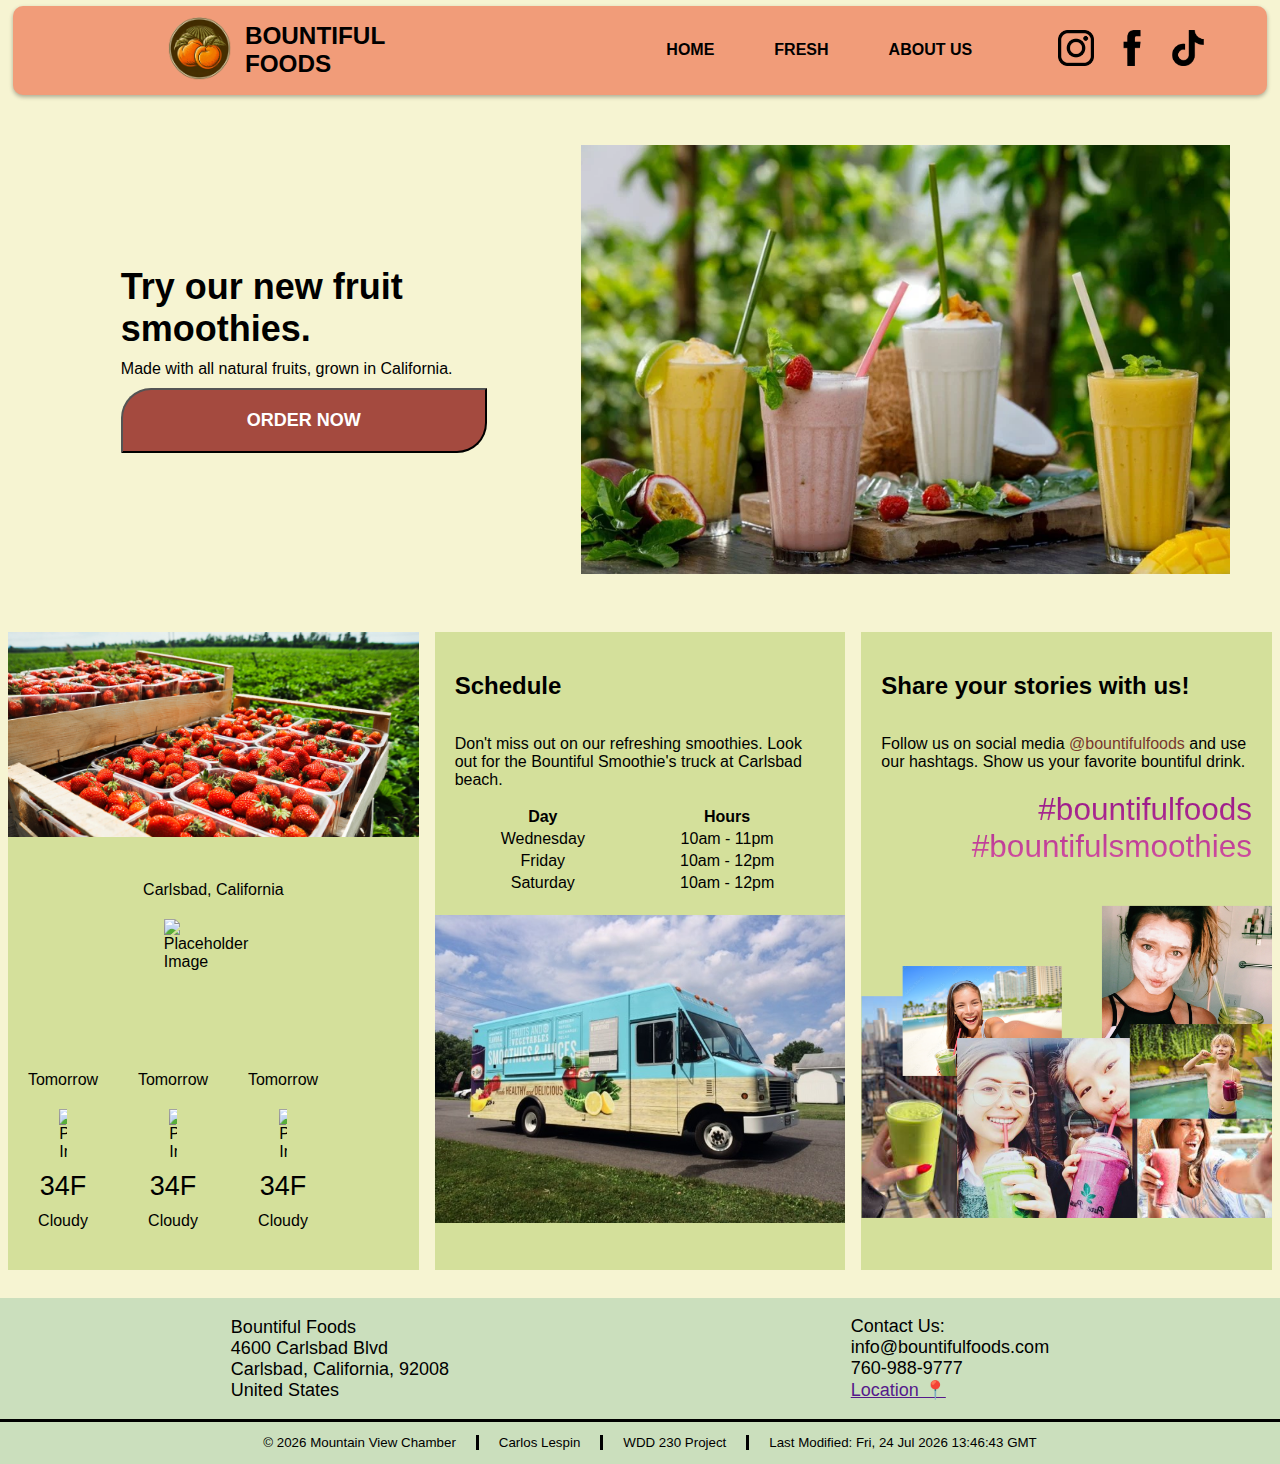
==== index.html @ 33083e1d "home page mostly done" ====
<!DOCTYPE html>
<html lang="en">


<head>
    <meta charset="UTF-8">
    <meta http-equiv="X-UA-Compatible" content="IE=edge">
    <meta name="viewport" content="width=device-width, initial-scale=1.0">
    <title>Bountiful Foods</title>
    <link rel="stylesheet" href="styles/style.css">
    <link rel="shortcut icon" href="images/logo-simple.png" type="image/x-icon">
</head>


<body>


<header>
    
    <div class="logo">
        <a href="index.html"><img id="logo" src="images/logo-simple.png" alt="Bountiful Foods Logo"></a>
        <a href="index.html"><h1>BOUNTIFUL <br>FOODS</h1>
    </div>
    

    <div id="social-media-hamburger">
        <a href="instagram.com"><img class="social-media-icon instagram" src="images/instagram.png" alt="Instagram Icon"></a>
        <a href="facebook.com"><img class="social-media-icon facebook"  src="images/facebook.png" alt="Facebook Icon"></a>
        <a href="tiktok.com"><img class="social-media-icon tiktok"  src="images/tiktok.png" alt="TikTok Icon"></a>
        
    </div>

    <nav> 
        <ul class="nav-menu">
            <li class="nav-item"><a class="nav-link" href="index.html">HOME</a></li>
            <li class="nav-item"><a class="nav-link" href="fresh.html">FRESH</a></li>
            <li class="nav-item"><a class="nav-link" href="aboutus.html">ABOUT US</a></li>
        </ul>

        <div class="hamburger">
            <span class="bar"></span>
            <span class="bar"></span>
            <span class="bar"></span>
        </div> 

        
    </nav>

    <div id="social-media-normal">
        <a href="instagram.com"><img class="social-media-icon instagram" src="images/instagram.png" alt="Instagram Icon">
        <a href="facebook.com"><img class="social-media-icon facebook"  src="images/facebook.png" alt="Facebook Icon"></a>
        <a href="tiktok.com"><img class="social-media-icon tiktok"  src="images/tiktok.png" alt="TikTok Icon"></a>
    </div>

</header>




<main class="home">

    <div class="hero">

        <div id="call-to-action">
        <h2 class="invisible">Try our new fruit smoothies.</h2>
        <span id="hero-title">Try our new fruit smoothies.</span>
        Made with all natural fruits, grown in California.

    
        <button>ORDER NOW</button>

        </div>

        <img src="images/smoothies5.webp" alt="Fruit Smoothies">

    </div>


    <div class="spotlights">
        <div class="tile" id="weather">
            <img src="images/field-strawberries.jpeg" alt="Harvested Strawberries">
            

            <div class="tile-text">
                <h2>Weather</h2>
            </div>  

            <div class="weather-info">
                Carlsbad, California
                <img src="images/placeholder.png" id="weather-icon" alt="Placeholder Image">
                <span id="temperature"></span>
                <span id="current-weather-condition"></span>
            </div>

            <div id="forecast">
                <div class="weather-info">
                    <span class="weather-title">Tomorrow</span>
                    <img src="images/placeholder.png" id="weather-icon" alt="Placeholder Image">
                    <span id="temperature">34F</span>
                    <span id="current-weather-condition">Cloudy</span>
                </div>

                <div class="weather-info">
                    <span class="weather-title">Tomorrow</span>
                    <img src="images/placeholder.png" id="weather-icon" alt="Placeholder Image">
                    <span id="temperature">34F</span>
                    <span id="current-weather-condition">Cloudy</span>
                </div>

                <div class="weather-info">
                    <span class="weather-title">Tomorrow</span>
                    <img src="images/placeholder.png" id="weather-icon" alt="Placeholder Image">
                    <span id="temperature">34F</span>
                    <span id="current-weather-condition">Cloudy</span>
                </div>

            </div>
            



            
            
            
        </div>
    
        <div class="tile" id="schedule">

            <div class="tile-text">
                <h2>Schedule</h2>
                <p>Don't miss out on our refreshing smoothies. Look out for the Bountiful Smoothie's truck at Carlsbad beach.</p>
                <table>
                    <thead>
                      <tr>
                        <th>Day</th>
                        <th>Hours</th>
                      </tr>
                    </thead>
                    <tbody>
                      <tr>
                        <td>Wednesday</td>
                        <td>10am - 11pm</td>
                      </tr>
                      <tr>
                        <td>Friday</td>
                        <td>10am - 12pm</td>
                      </tr>
                      <tr>
                        <td>Saturday</td>
                        <td>10am - 12pm</td>
                      </tr>
                    </tbody>
                  </table>
                  
            </div>
            <img src="images/smoothie-truck.jpeg" alt="Smoothie Truck" id="truck">

            


        </div>
    
        <div class="tile" id="social">
            <div class="tile-text">
                <h2>Share your stories with us!</h2>
                <p>Follow us on social media <span id="username">@bountifulfoods</span> and use our hashtags. Show us your favorite bountiful drink.<br>
                    <span class="hashtags">#bountifulfoods<br>#bountifulsmoothies</span>
            </div>

            <img src="images/selfies.png" alt="">

            
            
            
    
        </div>
    </div>

    


</main>

<footer>


    <div class="footer-top">

        <div id="address-container">
            <p id="address-text">Bountiful Foods<br>
            4600 Carlsbad Blvd <br>Carlsbad, California, 92008<br>United States</p>
        </div>

        <p id="contact-info">
            Contact Us:<br>info@bountifulfoods.com<br>760-988-9777<br><a id="location-link" href="">Location 📍</a> 
        </p>

    </div>

    <div class="footer-bottom">
            <p id="footer-copyright">Copyright belonging to Bountiful Foods</p>
            <p id="footer-author">Carlos Lespin</p>
            <p id="project-title">WDD 230 Project</p>
            <p id="last-modified">DATE</p>
    </div>

</footer>

<script src="scripts/weather.js"></script>
<script src="scripts/index.js"></script>
</body>

</html>
---- styles/style.css ----
html, body {
    height: 100%;
    width: 100%;
    background-color: rgb(246, 244, 210);
    padding: 0;
    margin: 0;
    padding-top: 3px;
    font-family: Arial, Helvetica, sans-serif;
}

button, a img {
    cursor: pointer;
}

.invisible {
    display: none;
}


header {
    width: 100%;
    background-color: rgb(241, 156, 121);
    display: flex;
    justify-content: space-evenly;
    align-items: center;
    width: 98%;
    margin-top: 10px;
    margin: auto;
    border-radius: 10px;
    box-shadow: 0 2px 4px rgba(0,0,0,0.3);
}


nav li {
    /*Needed to avoid nav elements having dots.*/
    list-style: none;
}


.logo {
    width: 45vmin;
    display: flex;
    justify-content: center;
    align-items: center;
}

#logo {
    height: 7vmin;
}

.logo h1 {
    padding-left: 1.5vmin;
    font-size: 2.7vmin;
}


nav{
    min-height: 60px;
    width: auto;
    display: flex;
    justify-content: space-between;
    align-items: center;
    padding: 0 24px;
}

.nav-menu {
    display: flex;
    justify-content: space-between;
    align-items: center;
    gap: 60px;
}

header a, header h1 {
    transition: 0.7s ease;
}

.hamburger {
    display: none;
    cursor: pointer;
}

.bar {
    display: block;
    width: 25px;
    height: 3px;
    margin: 5px auto;
    -webkit-transition: all 0.0s ease-in-out;
    transition: all 0.0s ease-in-out;
    background-color: black;
}

#social-media-normal, #social-media-hamburger {
    display: flex;
    justify-content: center;
    gap: 20px;
}

#social-media-hamburger {
    display: none;
}

.social-media-icon {
    width: 30px;
}


header a, header h1 {
    color: black;
    font-weight: bold;
}

header a:link, header h1:link {
    font-family: Arial, Helvetica, sans-serif;
    text-decoration: none;
    color: black;
}

header a:visited, header h1:visited {
    text-decoration: none;
    color: black
}

header a:hover, header h1:hover {
    color: white;
  }


.social-media-icon {
    width: 4vmin;
}

footer {
    margin-top: 20px;
    display: flex;
    flex-direction: column;
    background-color: rgb(203, 223, 189);
    padding-bottom: 0;
    font-size: 14pt;
}

.footer-top {
    font-size: large;
    display: flex;
    justify-content: space-around;
    padding-left: 30px;
    padding-right: 30px;
}

.footer-bottom {
    
    display: flex;
    justify-content: center;
    width: 100%;
    border-width: 1px;
    border-top: solid;
    margin: 0;
}

#address-container{
    display: flex;
    align-items: center;
    justify-content: center;
}


#footer-copyright, #footer-author, #project-title {
    font-size: 10pt;
    font-family: Arial, Helvetica, sans-serif;
    color: black;
    display: flex;
    border-right: solid;
    border-color: black;
    padding-left: 20px;
    padding-right: 20px;
}

#last-modified {
    font-size: 10pt;
    font-family: Arial, Helvetica, sans-serif;
    color: black;
    padding-left: 20px;
}


main {
    margin: auto;
    max-width: 1500px;  
}

main.home div.tile {
    margin: 8px;
    background-color: rgb(212, 224, 155);
    width: 100%;
}

main.home div.tile:hover {
    background-color: rgb(200, 210, 146);
}

.spotlights img {
    width: 100%;
}

.tile-text {
    display: flex;
    flex-direction: column;
    justify-content:center;
    padding: 20px;
    margin: 0px;
    gap: 0px;
}



main.home .hero {
    display: flex;
    margin: 20px;
    padding: 30px;
    align-items: center;
}

#hero-title {
    font-size: 4vmin;
    font-weight:900;
}

main.home .hero img {
    width: 55%;
    transition: transform 0.2s ease-in-out;
}


main.home .hero img:hover {
    transform: translateY(-2px); 
}


main.home #call-to-action {
    display: flex;
    flex-direction: column;
    width: 50%;
    justify-content: center;
    padding-left: 6%;
    padding-right: 8%;
    gap: 10px;
}

main.home button {
    color: white;
    font-weight: bold;
    font-size: large;
    background-color: rgb(164, 74, 63);
    padding: 20px;
    border-bottom-right-radius: 30px;
    border-top-left-radius: 30px;
    transition: 0.7s ease;
}

main.home button:hover {
    color: rgb(164, 74, 63);
    background-color: white;
}


main.home .spotlights {
    width: auto;
    display: flex;
}

#weather .tile-text {
    display: none;
}

.weather-info{
    padding: 40px;
    display: flex;
    flex-direction: column;
    gap: 10px;
    width: auto;
    align-items: center;
}

.weather-info img {
    width: 30%;
    padding-top: 10px;
}

.weather-info #temperature {
    font-size: 5vmin;
}

#forecast {
    display: flex;
    align-items: center;
    text-align: center;
}

#forecast .weather-info {
    width: 30px;
}

#forecast #temperature {
    font-size: 3vmin;
}

#forecast img {
    width: 25%;
}





#social {
    justify-content: space-between;
}

.hashtags {
  display: block;
  background: -webkit-linear-gradient(purple, #d553a1);
  -webkit-background-clip: text;
  -webkit-text-fill-color: transparent;
  text-align: right;
  font-size: 3.5vmin;
  padding-top: 20px;
}

#social #username{
    color: rgb(120, 55, 46);
  }



td {
    text-align: center;
}










































































  @media(max-width:1024px){

    header {
        position: fixed;
        margin-left: 4px;
        margin-right: 4px;
    }

    /* Hamburger Menu */

    .hamburger{
        display: block;
    }
    
    .hamburger.active .bar:nth-child(2){
        opacity: 0;
    }
    
    .hamburger.active .bar:nth-child(1){
        transform: translateY(8px) rotate(45deg);
    }
    
    .hamburger.active .bar:nth-child(3){
        transform: translateY(-8px) rotate(-45deg);
    }

    .nav-menu {
        position: fixed;
        left: -150%;
        top: 50px;
        gap: 0;
        flex-direction: column;
        background-color: rgb(241, 156, 121);
        width: 98%;
        text-align: center;
        transition: 0.0s;
    }

    .nav-item {
        margin: 16px 0;
    }

    .nav-menu.active{
        left: 0;
    }

    /* Hamburger Menu */


    #social-media-hamburger {
        display: flex;
    }

    #social-media-normal {
        display: none;
    }  

}



@media screen and (max-width: 667px) {


    .footer-top {
        display: flex;
        flex-direction: column;
        align-items: center;
    }

    #address-container {
        display: flex;
        flex-direction: column;
        padding: 2vmin;
    }

    #contact-info, #address-text {
        text-align: center;
    }

    .footer-bottom {
        display: flex;
        flex-direction: column;
        align-items: center;
    }

    #footer-copyright, #footer-author, #project-title, #last-modified {
        font-size: 2.5vmin;
        border-right: none;
    }


    

    
    
    

  }
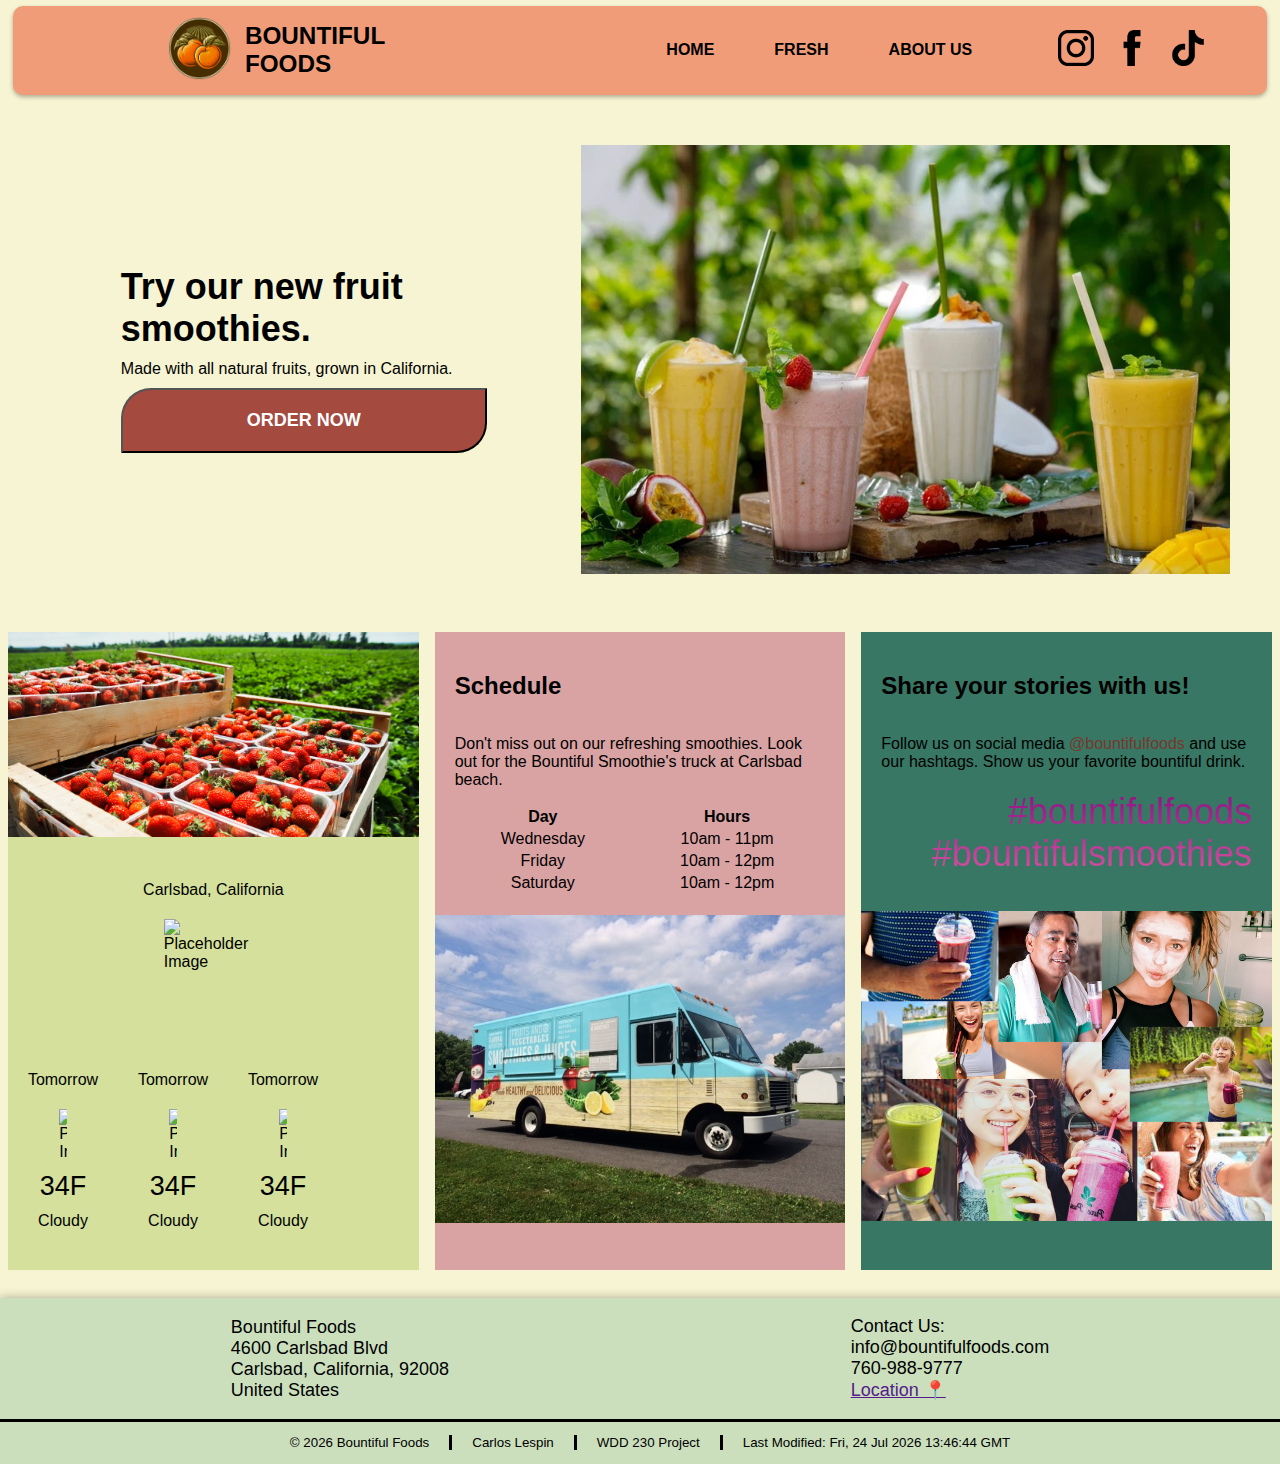
==== commit 59953696: "updated fresh page" ====
--- a/index.html
+++ b/index.html
@@ -76,7 +76,9 @@
     </div>
 
 
-    <div class="spotlights">
+    <div class="spotlights" id="spotlights">
+
+
         <div class="tile" id="weather">
             <img src="images/field-strawberries.jpeg" alt="Harvested Strawberries">
             
@@ -114,7 +116,7 @@
                     <span id="current-weather-condition">Cloudy</span>
                 </div>
 
-            </div>
+        </div>
             
 
 
@@ -174,6 +176,7 @@
             
     
         </div>
+
     </div>
 
     
--- a/styles/style.css
+++ b/styles/style.css
@@ -136,6 +136,7 @@
     background-color: rgb(203, 223, 189);
     padding-bottom: 0;
     font-size: 14pt;
+    box-shadow: 10px 10px 10px 10px rgba(0,0,0,0.3);
 }
 
 .footer-top {
@@ -307,12 +308,19 @@
     width: 25%;
 }
 
-
-
-
-
-#social {
+main.home #schedule {
+    background-color: rgb(218, 163, 163);
+}
+
+
+
+
+main.home #social {
+
+    background-color: rgb(56, 119, 99);
     justify-content: space-between;
+    align-items: center;
+
 }
 
 .hashtags {
@@ -321,7 +329,7 @@
   -webkit-background-clip: text;
   -webkit-text-fill-color: transparent;
   text-align: right;
-  font-size: 3.5vmin;
+  font-size: 4vmin;
   padding-top: 20px;
 }
 
@@ -330,7 +338,6 @@
   }
 
 
-
 td {
     text-align: center;
 }
@@ -342,6 +349,62 @@
 
 
 
+
+
+
+/* ABOUT US */
+
+main.about-us .hero {
+    background-color: rgb(200, 210, 146);
+    display: flex;
+    margin: 20px;
+    padding: 30px;
+    align-items: center;
+}
+
+main.about-us .hero img {
+    width: 30%;
+    transition: transform 0.2s ease-in-out;
+}
+
+
+main.about-us .hero img:hover {
+    transform: translateY(-2px); 
+}
+
+
+main.about-us #call-to-action {
+    display: flex;
+    flex-direction: column;
+    width: 50%;
+    justify-content: center;
+    padding-left: 6%;
+    padding-right: 8%;
+    gap: 10px;
+}
+
+main.about-us button {
+    color: white;
+    font-weight: bold;
+    font-size: large;
+    background-color: rgb(164, 74, 63);
+    padding: 20px;
+    border-bottom-right-radius: 30px;
+    border-top-left-radius: 30px;
+    transition: 0.7s ease;
+}
+
+main.about-us button:hover {
+    color: rgb(164, 74, 63);
+    background-color: white;
+}
+
+
+
+main.about-us .location {
+    display: flex;
+    justify-content: space-around;
+}
 
 
 
@@ -414,7 +477,68 @@
         position: fixed;
         margin-left: 4px;
         margin-right: 4px;
-    }
+        z-index: 10;
+    }
+
+    main {
+        margin-top: 90px;
+    }
+
+    
+
+    main.home .hero img {
+        position:absolute;
+        right: 30px;
+        bottom: 35%;
+        z-index: 1;
+    }
+
+    main.home #call-to-action {
+        position: absolute;
+        background-color: rgba(255, 255, 255, .9);
+        padding: 20px;
+        bottom: 45%;
+        z-index: 2;
+    }
+
+    main.home .spotlights {
+        margin-top: 320px;
+    }
+
+    main.home .hero img {
+        position: absolute;
+        right: 0px;
+        width: 100%;
+    }
+
+
+
+    main.home #spotlights {
+        display: grid;
+        grid-template-columns: 50% 50%;
+    }
+
+    main.home #weather {
+        grid-column-start: 1;
+        grid-column-end: 1;
+    }
+
+    main.home #social {
+        grid-row-start: 2;
+        grid-row-end: 2;
+        grid-column-start: 1;
+        grid-column-end: 3;
+    }
+    
+    .hashtags {
+        font-size: 8vmin;
+    }
+
+
+
+
+
+
 
     /* Hamburger Menu */
 
@@ -441,7 +565,9 @@
         gap: 0;
         flex-direction: column;
         background-color: rgb(241, 156, 121);
-        width: 98%;
+        width: 93.8%;
+        margin-left: 4px;
+        margin-right: 4px;
         text-align: center;
         transition: 0.0s;
     }
@@ -452,7 +578,11 @@
 
     .nav-menu.active{
         left: 0;
-    }
+        border-bottom-left-radius: 10px;
+        border-bottom-right-radius: 10px;
+    }
+
+    
 
     /* Hamburger Menu */
 
@@ -470,6 +600,40 @@
 
 
 @media screen and (max-width: 667px) {
+
+
+
+    main.home .hero img {
+        position: absolute;
+        right: 0px;
+        width: 100%;
+    }
+
+    main.home #spotlights {
+        background-color: aqua;
+        margin-top: 300px;
+        display: flex;
+        flex-direction: column;
+    }
+
+    main.home #spotlights {
+        background-color: aqua;
+        margin-top: 300px;
+        display: flex;
+        flex-direction: column;
+    }
+
+    
+
+    .hashtags {
+        font-size: 9vmin;
+    }
+
+    
+
+
+
+
 
 
     .footer-top {
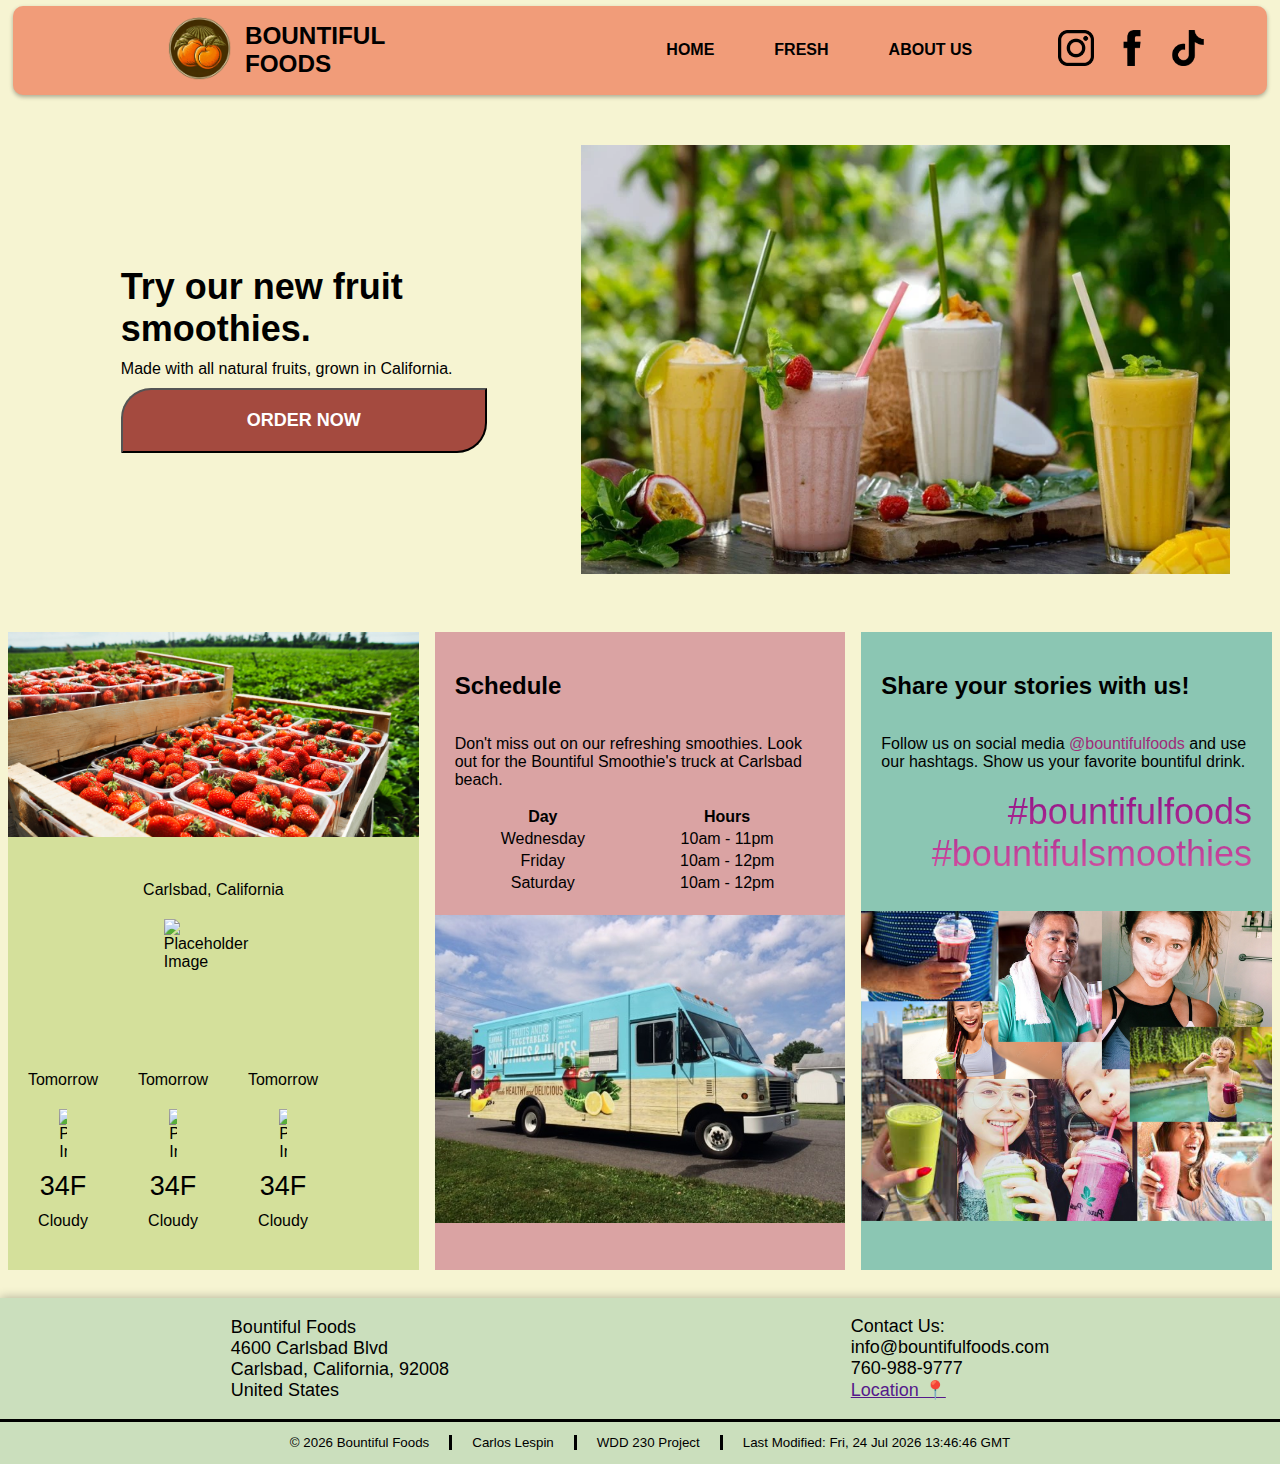
==== commit b7970361: "order page" ====
--- a/index.html
+++ b/index.html
@@ -66,8 +66,9 @@
         <span id="hero-title">Try our new fruit smoothies.</span>
         Made with all natural fruits, grown in California.
 
-    
-        <button>ORDER NOW</button>
+        
+        <button onClick="window.location.href = 'fresh.html';"> ORDER NOW</button>
+        
 
         </div>
 
--- a/styles/style.css
+++ b/styles/style.css
@@ -51,6 +51,11 @@
 .logo h1 {
     padding-left: 1.5vmin;
     font-size: 2.7vmin;
+}
+
+.title {
+    font-size: large;
+    font-weight: bold;
 }
 
 
@@ -263,6 +268,27 @@
 }
 
 
+
+
+.button {
+    color: white;
+    font-weight: bold;
+    font-size: large;
+    background-color: rgb(164, 74, 63);
+    padding: 300px;
+    border-bottom-right-radius: 30px;
+    border-top-left-radius: 30px;
+    transition: 0.7s ease;
+}
+
+.button:hover {
+    color: rgb(164, 74, 63);
+    background-color: white;
+}
+
+
+
+
 main.home .spotlights {
     width: auto;
     display: flex;
@@ -317,11 +343,13 @@
 
 main.home #social {
 
-    background-color: rgb(56, 119, 99);
+    background-color: rgb(139, 198, 179);
     justify-content: space-between;
     align-items: center;
 
 }
+
+
 
 .hashtags {
   display: block;
@@ -334,7 +362,7 @@
 }
 
 #social #username{
-    color: rgb(120, 55, 46);
+    color: rgb(160, 44, 120);
   }
 
 
@@ -412,9 +440,85 @@
 
 
 
-
-
-
+/* FRESH */
+
+main.fresh {
+    justify-content: center;
+}
+
+main.fresh #smoothie-prices {
+    padding: 20px;
+    margin: 10px;
+    width: 100%;
+    background-color: blue;
+}
+
+main.fresh #smoothie-prices img {
+    width: 100%;
+    background-color: blue;
+}
+
+main.fresh #order-form {
+    padding: 20px;
+    margin: 20px;
+    width: 100%;
+    display: flex;
+    flex-direction: column;
+    justify-content: space-evenly;
+
+}
+
+#order-form form {
+    display: flex;
+    flex-direction: column;
+    justify-content: space-evenly;
+} 
+
+#order-content {
+    justify-content: space-between;
+}
+
+main.fresh input {
+    padding: 8px;
+    border-bottom-right-radius: 10px;
+    border-top-left-radius: 10px;
+
+}
+
+#customer-info input {
+    width: 30%;
+}
+
+#flavors, #smoothie-base, #ice-option, #order-submit {
+    margin-top: 20px ;
+}
+
+main.fresh select {
+    background-color: rgb(203, 223, 189);
+    padding: 8px;
+    width: 50%;
+    border-bottom-right-radius: 10px;
+    border-top-left-radius: 10px;
+}
+
+main.fresh #smoothies {
+    display: flex;
+}
+
+main.fresh #store {
+    margin: 20px;
+
+    display: flex;
+    align-items: center;
+}
+
+main.fresh .tile-text {
+    padding: 40px;
+}
+
+main.fresh #store img {
+    width: 50%;
+}
 
 
 
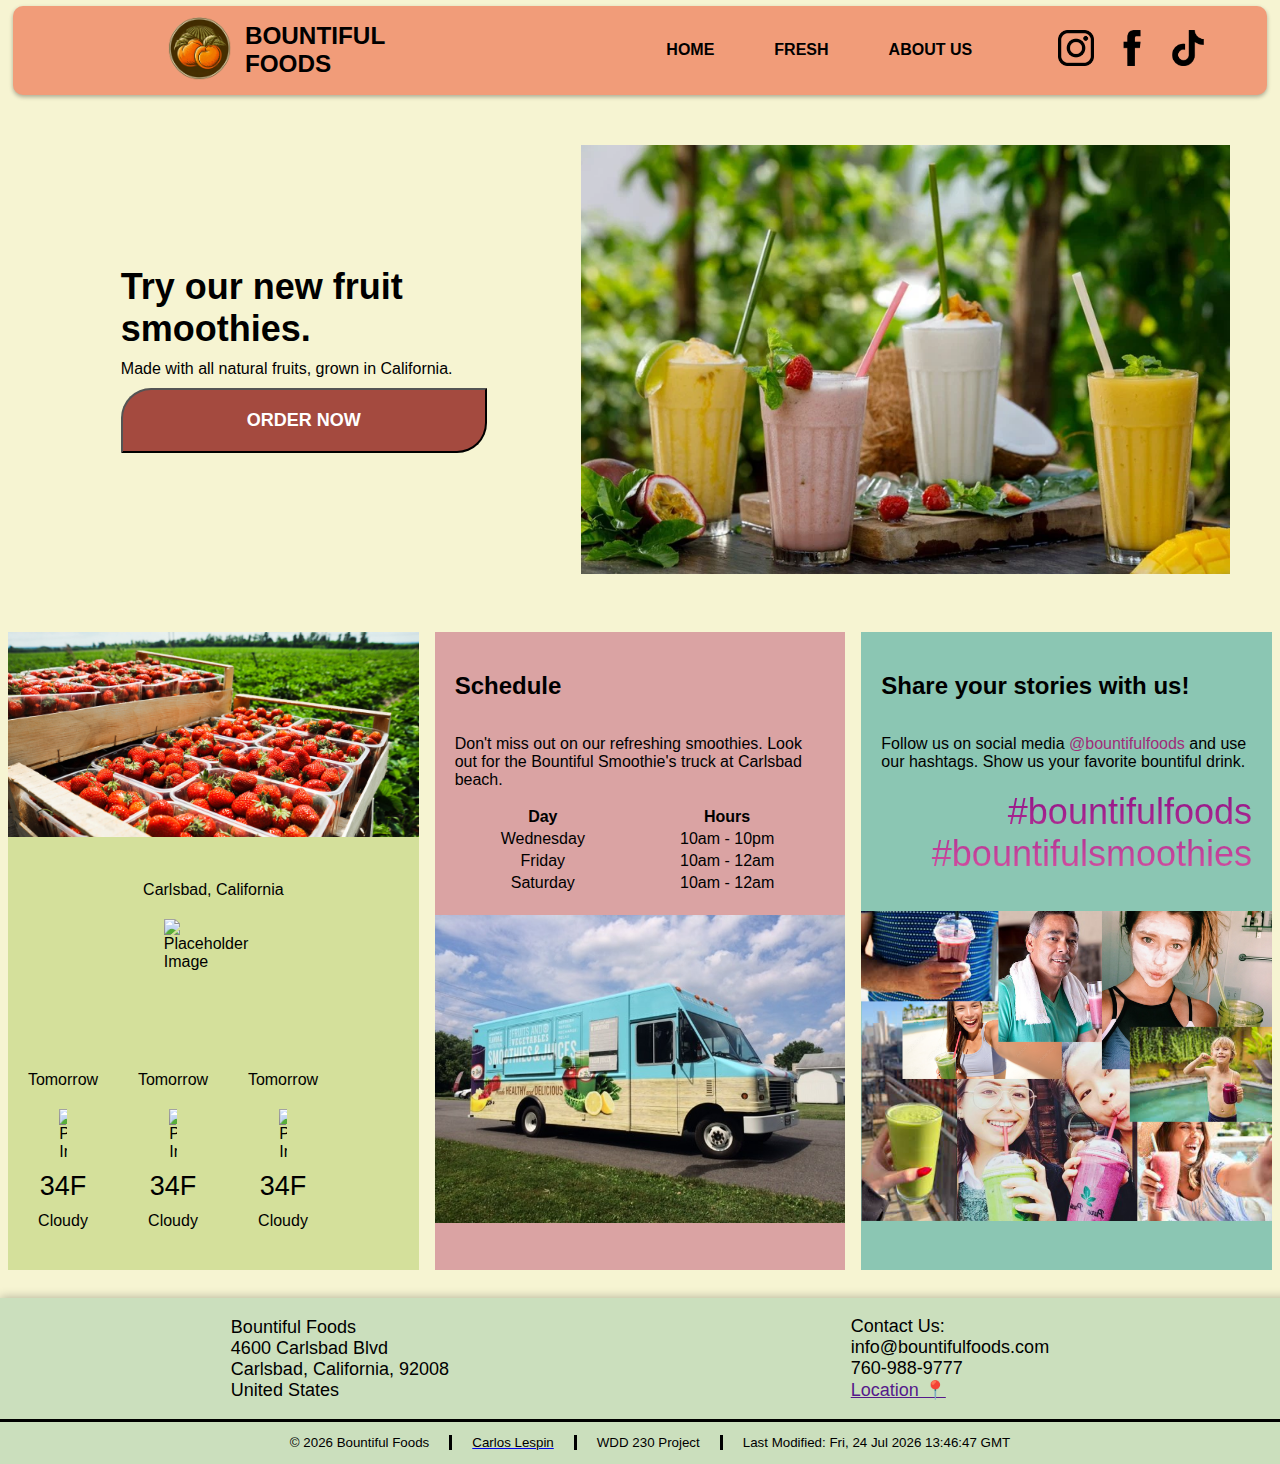
==== commit 982c221c: "design added" ====
--- a/index.html
+++ b/index.html
@@ -142,15 +142,15 @@
                     <tbody>
                       <tr>
                         <td>Wednesday</td>
-                        <td>10am - 11pm</td>
+                        <td>10am - 10pm</td>
                       </tr>
                       <tr>
                         <td>Friday</td>
-                        <td>10am - 12pm</td>
+                        <td>10am - 12am</td>
                       </tr>
                       <tr>
                         <td>Saturday</td>
-                        <td>10am - 12pm</td>
+                        <td>10am - 12am</td>
                       </tr>
                     </tbody>
                   </table>
@@ -203,7 +203,7 @@
 
     <div class="footer-bottom">
             <p id="footer-copyright">Copyright belonging to Bountiful Foods</p>
-            <p id="footer-author">Carlos Lespin</p>
+            <a href="design/design.html"><p id="footer-author">Carlos Lespin</p></a>
             <p id="project-title">WDD 230 Project</p>
             <p id="last-modified">DATE</p>
     </div>
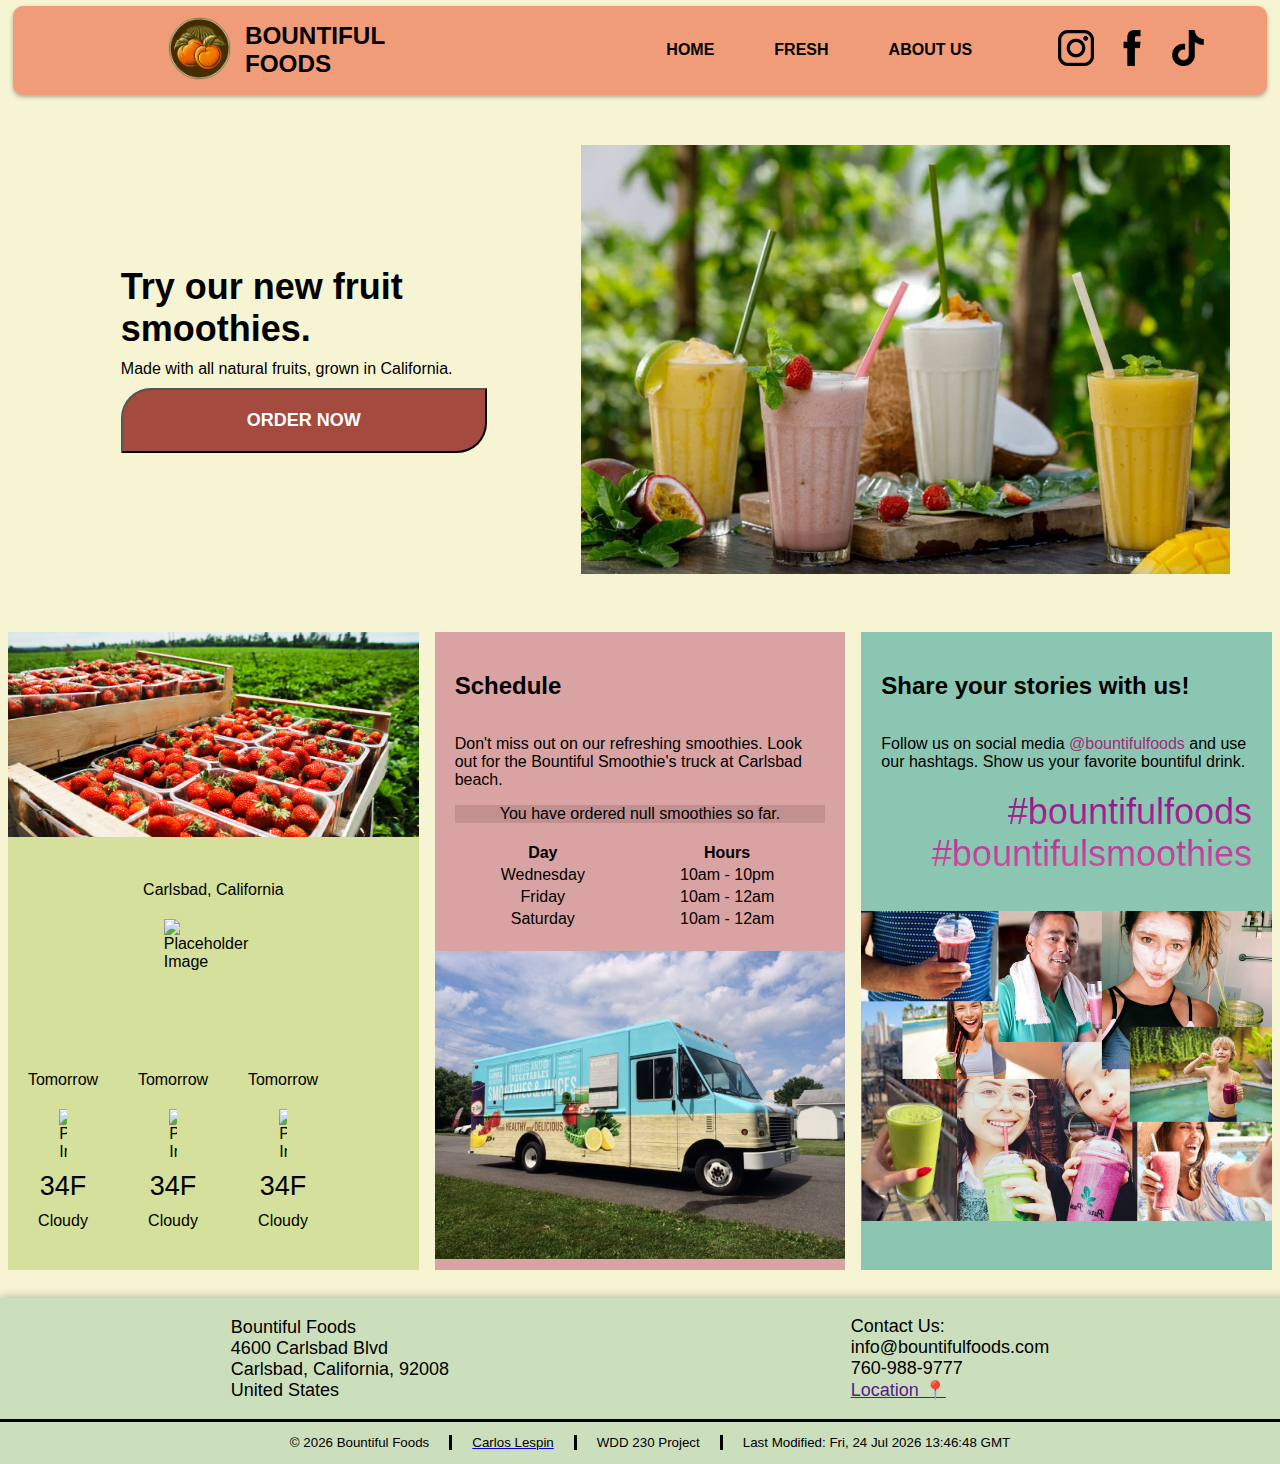
==== commit 850082fd: "working order count" ====
--- a/index.html
+++ b/index.html
@@ -61,6 +61,8 @@
 
     <div class="hero">
 
+        
+
         <div id="call-to-action">
         <h2 class="invisible">Try our new fruit smoothies.</h2>
         <span id="hero-title">Try our new fruit smoothies.</span>
@@ -132,6 +134,7 @@
             <div class="tile-text">
                 <h2>Schedule</h2>
                 <p>Don't miss out on our refreshing smoothies. Look out for the Bountiful Smoothie's truck at Carlsbad beach.</p>
+                <div id="order-count"></div><br>
                 <table>
                     <thead>
                       <tr>
--- a/styles/style.css
+++ b/styles/style.css
@@ -6,6 +6,14 @@
     margin: 0;
     padding-top: 3px;
     font-family: Arial, Helvetica, sans-serif;
+}
+
+textarea {
+    padding: 10px;
+    margin-top: 10px;
+    font-family: Arial, Helvetica, sans-serif;
+    width: 90%;
+    color: rgb(113, 113, 113);
 }
 
 button, a img {
@@ -370,7 +378,11 @@
     text-align: center;
 }
 
-
+#order-count {
+    align-items: center;
+    text-align: center;
+    background-color: rgb(194, 144, 144);
+}
 
 
 
@@ -447,15 +459,32 @@
 }
 
 main.fresh #smoothie-prices {
-    padding: 20px;
     margin: 10px;
     width: 100%;
-    background-color: blue;
+    background-color: rgb(212, 224, 155);
+    display: flex;
+    flex-direction: column;
+    justify-content: center;
+    align-items: center;
+}
+
+#smoothie-prices p {
+    padding-left: 20px;
+    padding-right: 20px;
+    text-align: center;
 }
 
 main.fresh #smoothie-prices img {
     width: 100%;
-    background-color: blue;
+}
+
+#smoothie-prices .tile-text {
+    background-color: white;
+    margin: 10px;
+    padding: 10px;
+    width: 70%;
+    justify-content: center;
+    align-items: center;
 }
 
 main.fresh #order-form {
@@ -489,7 +518,7 @@
     width: 30%;
 }
 
-#flavors, #smoothie-base, #ice-option, #order-submit {
+#flavors, #smoothie-base, #ice-option, #order-submit, #additional-instructions {
     margin-top: 20px ;
 }
 
@@ -520,6 +549,34 @@
     width: 50%;
 }
 
+
+
+#user-order {
+    background-color: rgb(212, 224, 155);
+    padding: 20px;
+    margin: 10px;
+    display: none;
+    justify-content: space-around;
+}
+
+#order-info {
+
+    
+    display: flex;
+    flex-direction: column;
+    gap: 10px;
+}
+
+main.fresh table {
+    background-color: rgb(200, 210, 146);
+    padding: 10px;
+}
+
+main.fresh table td {
+    border-style: solid;
+    padding: 9px;
+
+}
 
 
 
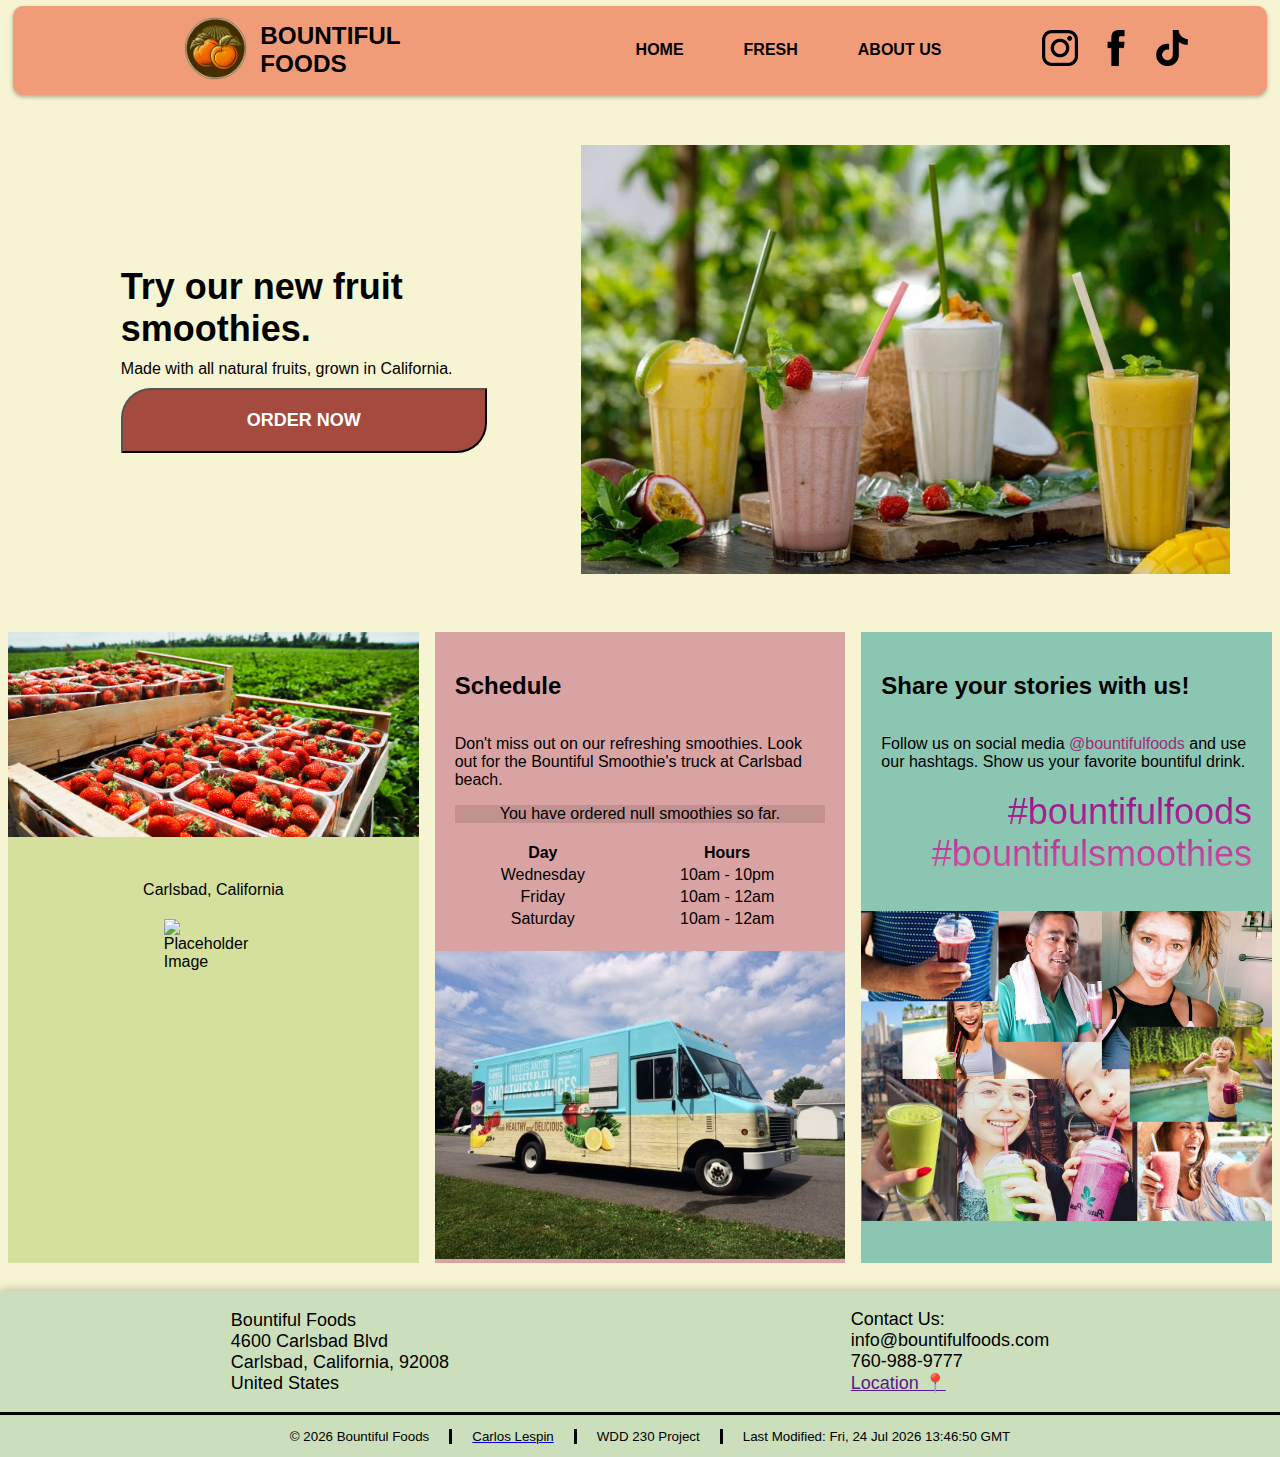
==== commit e4afd3df: "Update index.html" ====
--- a/index.html
+++ b/index.html
@@ -19,7 +19,7 @@
     
     <div class="logo">
         <a href="index.html"><img id="logo" src="images/logo-simple.png" alt="Bountiful Foods Logo"></a>
-        <a href="index.html"><h1>BOUNTIFUL <br>FOODS</h1>
+        <a href="index.html"><h1>BOUNTIFUL <br>FOODS</h1></a>
     </div>
     
 
@@ -98,26 +98,7 @@
             </div>
 
             <div id="forecast">
-                <div class="weather-info">
-                    <span class="weather-title">Tomorrow</span>
-                    <img src="images/placeholder.png" id="weather-icon" alt="Placeholder Image">
-                    <span id="temperature">34F</span>
-                    <span id="current-weather-condition">Cloudy</span>
-                </div>
-
-                <div class="weather-info">
-                    <span class="weather-title">Tomorrow</span>
-                    <img src="images/placeholder.png" id="weather-icon" alt="Placeholder Image">
-                    <span id="temperature">34F</span>
-                    <span id="current-weather-condition">Cloudy</span>
-                </div>
-
-                <div class="weather-info">
-                    <span class="weather-title">Tomorrow</span>
-                    <img src="images/placeholder.png" id="weather-icon" alt="Placeholder Image">
-                    <span id="temperature">34F</span>
-                    <span id="current-weather-condition">Cloudy</span>
-                </div>
+                
 
         </div>
             
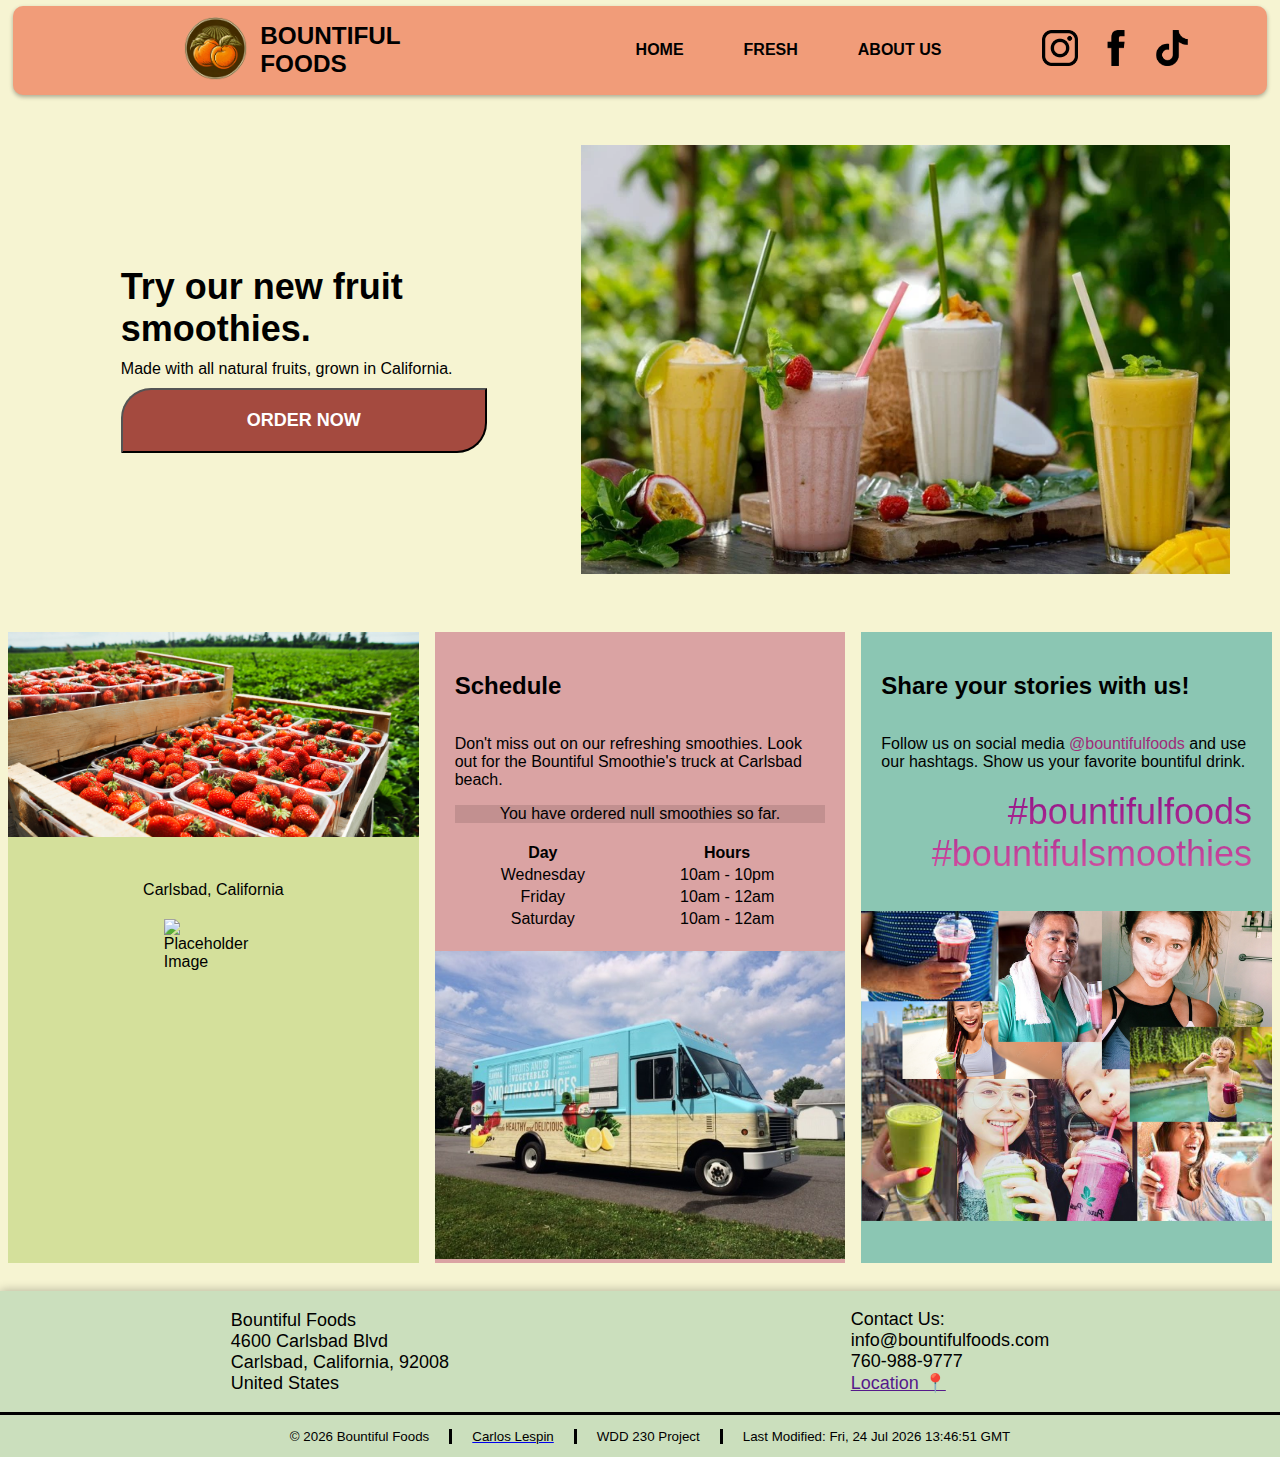
==== commit 81a3b119: "Update index.html" ====
--- a/index.html
+++ b/index.html
@@ -47,7 +47,7 @@
     </nav>
 
     <div id="social-media-normal">
-        <a href="instagram.com"><img class="social-media-icon instagram" src="images/instagram.png" alt="Instagram Icon">
+        <a href="instagram.com"><img class="social-media-icon instagram" src="images/instagram.png" alt="Instagram Icon"></a>
         <a href="facebook.com"><img class="social-media-icon facebook"  src="images/facebook.png" alt="Facebook Icon"></a>
         <a href="tiktok.com"><img class="social-media-icon tiktok"  src="images/tiktok.png" alt="TikTok Icon"></a>
     </div>
